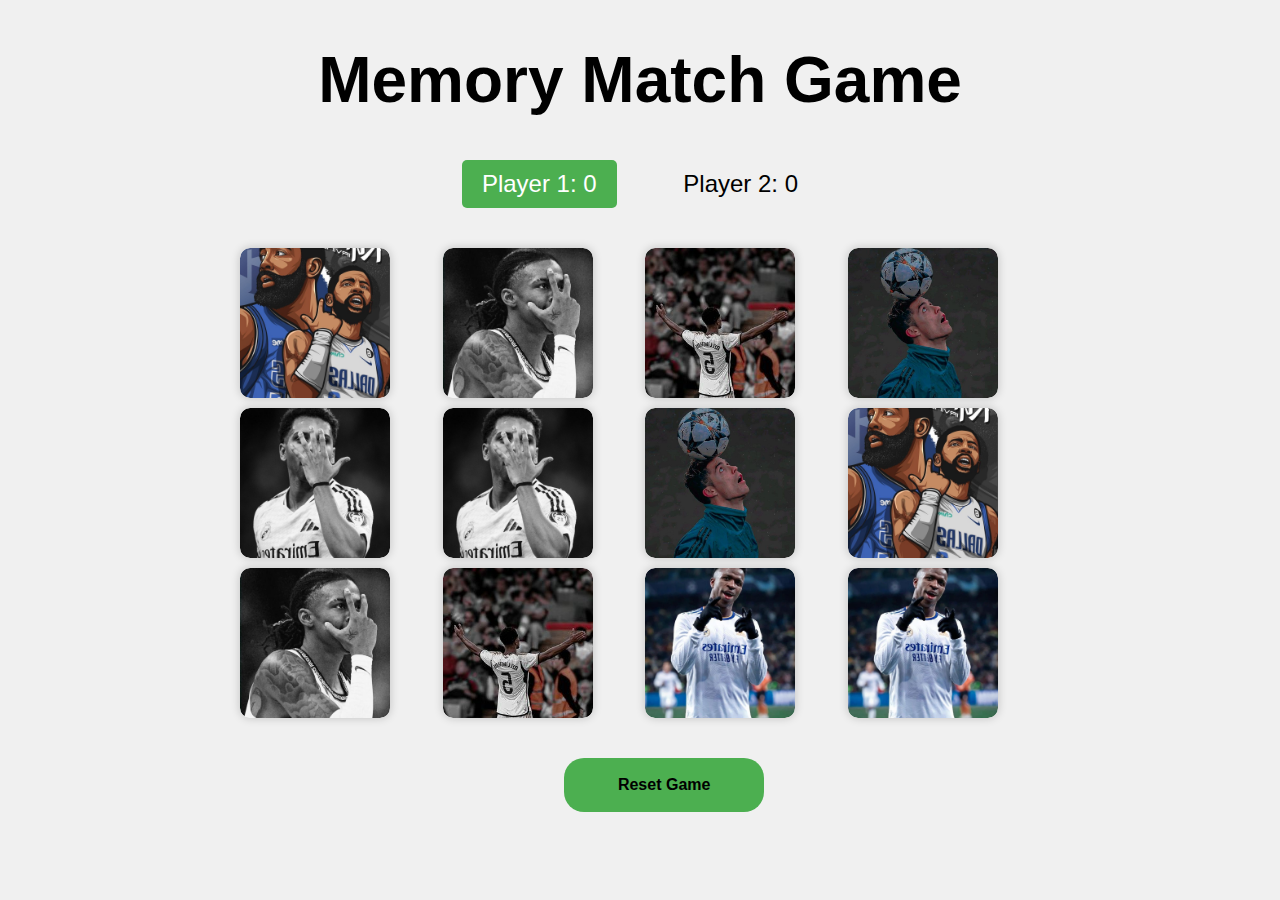
==== index.html @ f59b9319 "first commit" ====
<!DOCTYPE html>
<html lang="en">
<head>
    <meta charset="UTF-8">
    <meta name="viewport" content="width=device-width, initial-scale=1.0">
    <title>Memory Match Game</title>
    <link rel="stylesheet" href="./assets/css/card.css">
</head>
<body>
    <body>
        <h1>Memory Match Game</h1>
        <div class="player-info">
            <div class="player active" data-player="1">Player 1: <span class="score">0</span></div>
            <div class="player" data-player="2">Player 2: <span class="score">0</span></div>
        </div>
        <div class="game-container"></div>
        <button id="reset-button">Reset Game</button>
        <script src="./assets/js/card.js"></script>
    </body>
</body>
</html>
---- assets/css/card.css ----
body {
    font-family: Arial, sans-serif;
    background-color: #f0f0f0;
}

.game-container {
    display: grid;
    grid-template-columns: repeat(4, 1fr);
    gap: 10px;
    width: 800px;
    margin: 40px auto;
}

.card {
    position: relative;
    width: 150px;
    height: 150px;
    border-radius: 10px;
    box-shadow: 0 0 10px rgba(0, 0, 0, 0.2);
    transition: transform 0.5s;
    cursor: pointer;
}

.card.flipped {
    transform: rotateY(180deg);
}

.card.matched {
    background-color: #00ff00;
}

.front,
.back {
    position: absolute;
    top: 0;
    left: 0;
    width: 100%;
    height: 100%;
    border-radius: 10px;
    backface-visibility: hidden;
    display: flex;
    justify-content: center;
    align-items: center;
    overflow: hidden;
}

.front img {
    width: 100%;
    height: 100%;
    object-fit: cover;
    border-radius: 10px;
}

.back {
    background-color: #333;
    color: #fff;
    transform: rotateY(0deg);
}

.card.flipped .front {
    transform: rotateY(0deg);
}

.card.flipped .back {
    transform: rotateY(180deg);
}
h1{
    text-align: center;
    font-weight: bolder;
    font-size: 4rem;
}
.player-info {
    text-align: center;
    margin: 20px 0;
    font-size: 1.5rem;
}

.player {
    display: inline-block;
    margin: 0 20px;
    padding: 10px 20px;
    transition: all 0.3s;
}

.player.active {
    background-color: #4CAF50;
    color: white;
    border-radius: 5px;
}
#reset-button{
    margin-left: 44%;
    border: none;
    background-color:#4CAF50;
    padding: 18px;
    border-radius:20px;
    width: 200px;
    font-size: 1rem;
    font-weight: bold;
}
#reset-button:hover{
background-color:red;
cursor:pointer;
}
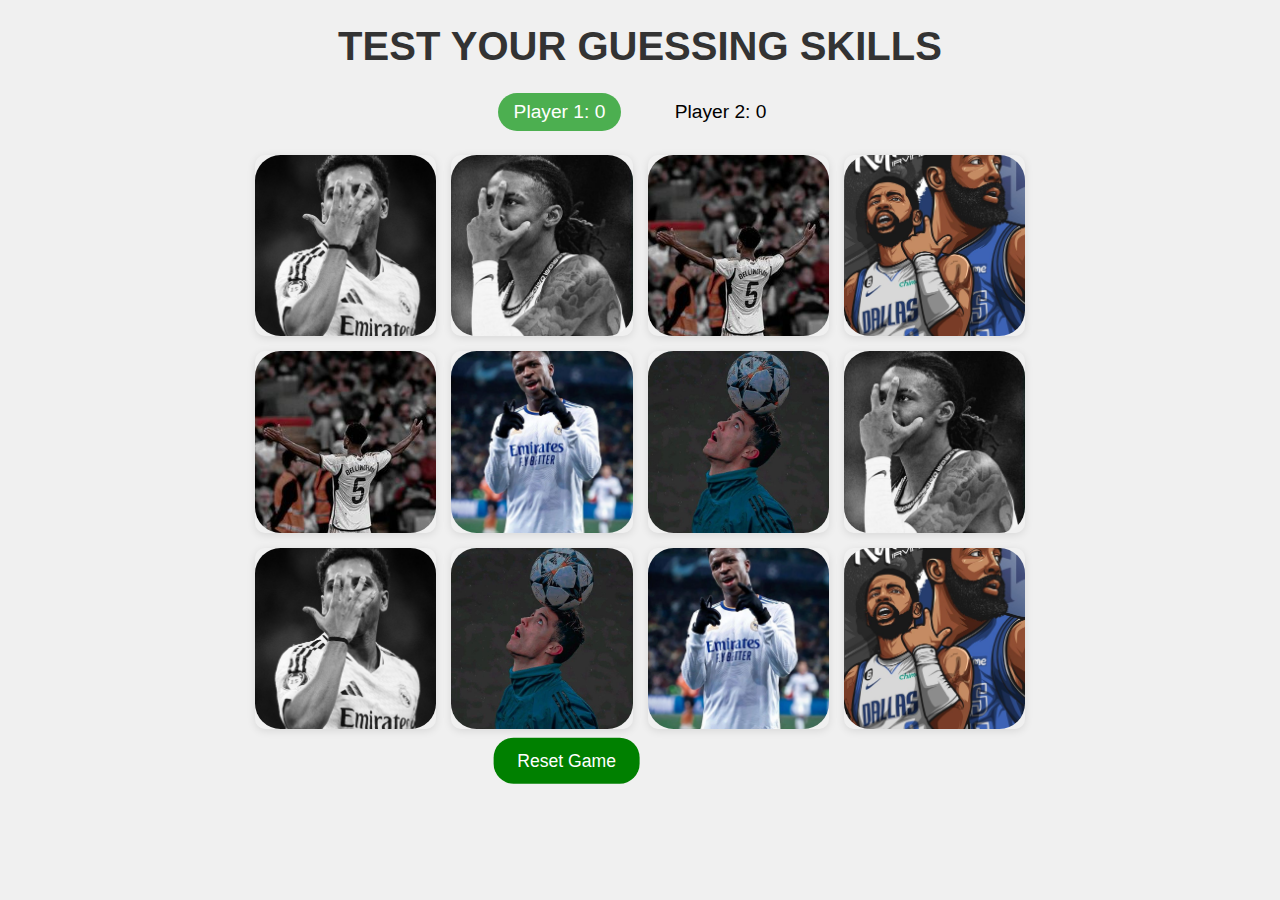
==== commit 2deba42c: "firts commit" ====
--- a/index.html
+++ b/index.html
@@ -8,7 +8,7 @@
 </head>
 <body>
     <body>
-        <h1>Memory Match Game</h1>
+        <h1>TEST YOUR GUESSING SKILLS</h1>
         <div class="player-info">
             <div class="player active" data-player="1">Player 1: <span class="score">0</span></div>
             <div class="player" data-player="2">Player 2: <span class="score">0</span></div>
--- a/assets/css/card.css
+++ b/assets/css/card.css
@@ -1,39 +1,42 @@
+* {
+    padding: 0;
+    margin: 0;
+    box-sizing: border-box;
+}
+
 body {
     font-family: Arial, sans-serif;
     background-color: #f0f0f0;
+
+    font-size: 16px;
 }
 
 .game-container {
     display: grid;
     grid-template-columns: repeat(4, 1fr);
-    gap: 10px;
-    width: 800px;
-    margin: 40px auto;
+    /* Use fixed gap size */
+    gap: 15px;
+
+    max-width: 800px;
+    margin: 20px auto;
+    padding: 0 15px;
 }
 
 .card {
     position: relative;
-    width: 150px;
-    height: 150px;
+    aspect-ratio: 1 / 1;
+    /* Use fixed border radius */
     border-radius: 10px;
-    box-shadow: 0 0 10px rgba(0, 0, 0, 0.2);
+    box-shadow: 0 2px 8px rgba(0, 0, 0, 0.1);
     transition: transform 0.5s;
     cursor: pointer;
 }
 
-.card.flipped {
-    transform: rotateY(180deg);
-}
 
-.card.matched {
-    background-color: #00ff00;
-}
 
 .front,
 .back {
     position: absolute;
-    top: 0;
-    left: 0;
     width: 100%;
     height: 100%;
     border-radius: 10px;
@@ -45,10 +48,16 @@
 }
 
 .front img {
+    width: 90%;
+    height: 90%;
+    object-fit: cover;
+    border-radius: 8px;
+}
+.front img {
     width: 100%;
     height: 100%;
     object-fit: cover;
-    border-radius: 10px;
+    border-radius: 2vw;
 }
 
 .back {
@@ -57,47 +66,78 @@
     transform: rotateY(0deg);
 }
 
+.card.flipped .back {
+    transform: rotateY(180deg);
+}
 .card.flipped .front {
     transform: rotateY(0deg);
 }
+.player.active {
+    background-color: #4CAF50;
+    color: white;
+    border-radius: 2vw;
+    transition: all 0.3s;
+}
+h1 {
+    text-align: center;
+    font-size: 2.5rem;
+    margin: 1.5rem 0;
+    color: #333;
+}
 
-.card.flipped .back {
-    transform: rotateY(180deg);
-}
-h1{
-    text-align: center;
-    font-weight: bolder;
-    font-size: 4rem;
-}
 .player-info {
     text-align: center;
-    margin: 20px 0;
-    font-size: 1.5rem;
+    margin: 1.5rem 0;
+    font-size: 1.2rem;
 }
 
 .player {
     display: inline-block;
-    margin: 0 20px;
-    padding: 10px 20px;
+    margin: 0 1rem;
+    padding: 0.5rem 1rem;
     transition: all 0.3s;
 }
 
-.player.active {
-    background-color: #4CAF50;
-    color: white;
-    border-radius: 5px;
-}
-#reset-button{
-    margin-left: 44%;
-    border: none;
-    background-color:#4CAF50;
-    padding: 18px;
-    border-radius:20px;
-    width: 200px;
-    font-size: 1rem;
-    font-weight: bold;
+#reset-button {
+    display: block;
+    margin: 2rem auto;
+    padding: 0.8rem 1.5rem;
+    border-radius: 20px;
+ transform: translate(-50%, -50%);
+ background-color: green;
+ color:white;
+ border:none;
+    font-size: 1.1rem;
 }
 #reset-button:hover{
-background-color:red;
-cursor:pointer;
+    background-color:red;
 }
+
+
+@media (max-width: 768px) {
+    .game-container {
+        grid-template-columns: repeat(3, 1fr);
+        gap: 12px;
+        max-width: 600px;
+    }
+    
+    h1 {
+        font-size: 2rem;
+    }
+}
+
+@media (max-width: 480px) {
+    .game-container {
+        grid-template-columns: repeat(2, 1fr);
+        gap: 10px;
+        max-width: 400px;
+    }
+    
+    h1 {
+        font-size: 1.8rem;
+    }
+    
+    .player-info {
+        font-size: 1rem;
+    }
+}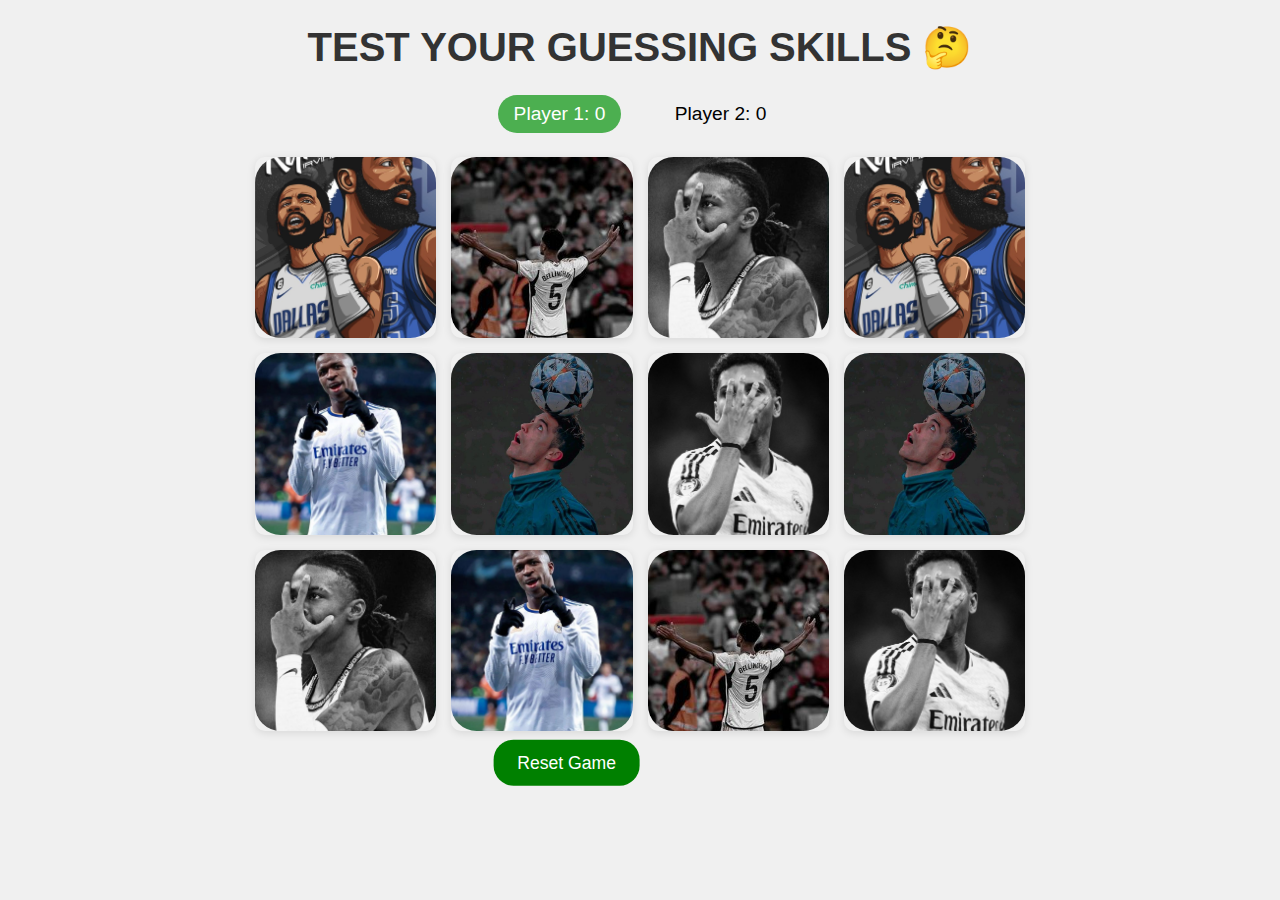
==== commit b8fcc990: "fits commit" ====
--- a/index.html
+++ b/index.html
@@ -8,7 +8,7 @@
 </head>
 <body>
     <body>
-        <h1>TEST YOUR GUESSING SKILLS</h1>
+        <h1>TEST YOUR GUESSING SKILLS 🤔</h1>
         <div class="player-info">
             <div class="player active" data-player="1">Player 1: <span class="score">0</span></div>
             <div class="player" data-player="2">Player 2: <span class="score">0</span></div>
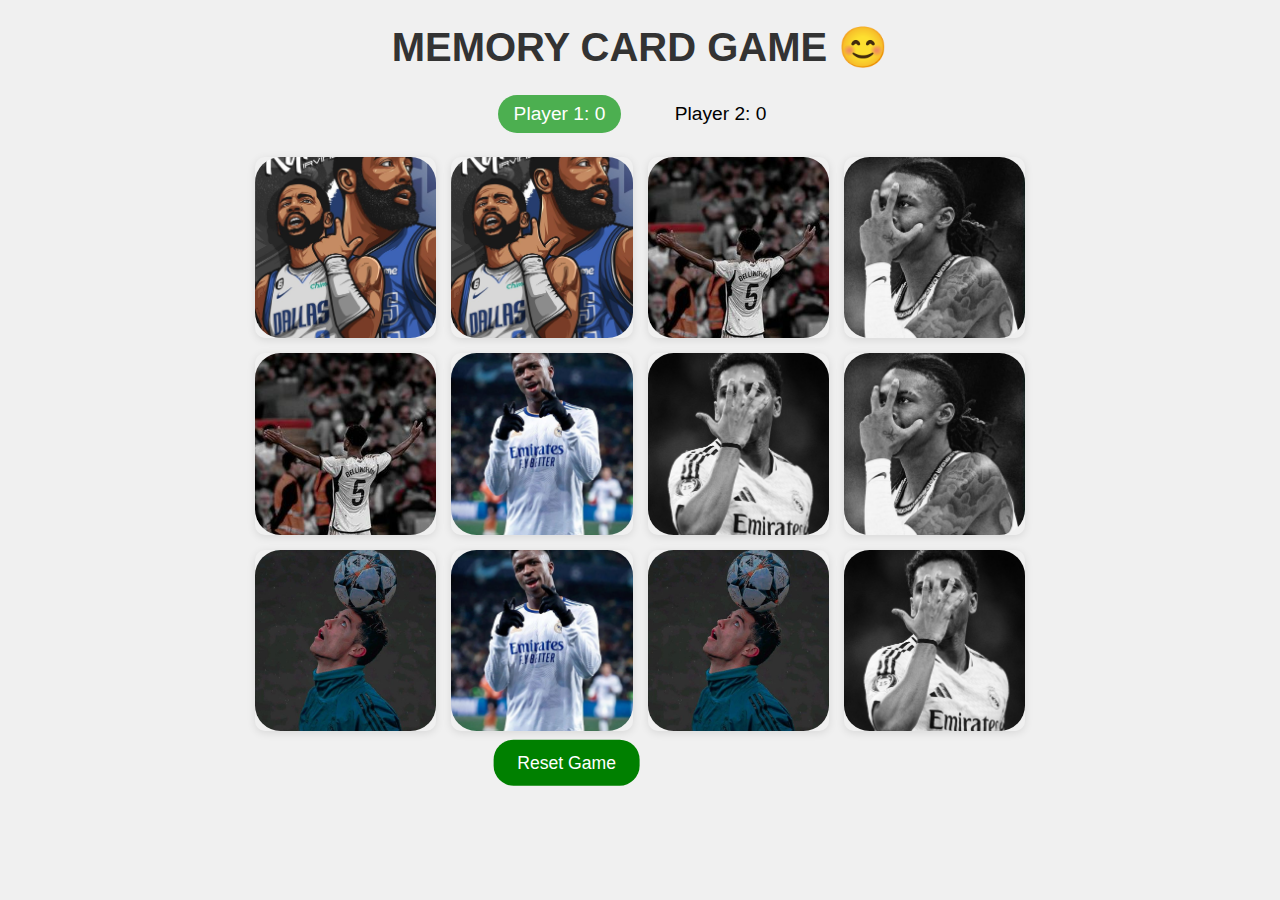
==== commit 88878a20: "fits commit" ====
--- a/index.html
+++ b/index.html
@@ -8,7 +8,7 @@
 </head>
 <body>
     <body>
-        <h1>TEST YOUR GUESSING SKILLS 🤔</h1>
+        <h1> MEMORY CARD GAME 😊</h1>
         <div class="player-info">
             <div class="player active" data-player="1">Player 1: <span class="score">0</span></div>
             <div class="player" data-player="2">Player 2: <span class="score">0</span></div>
